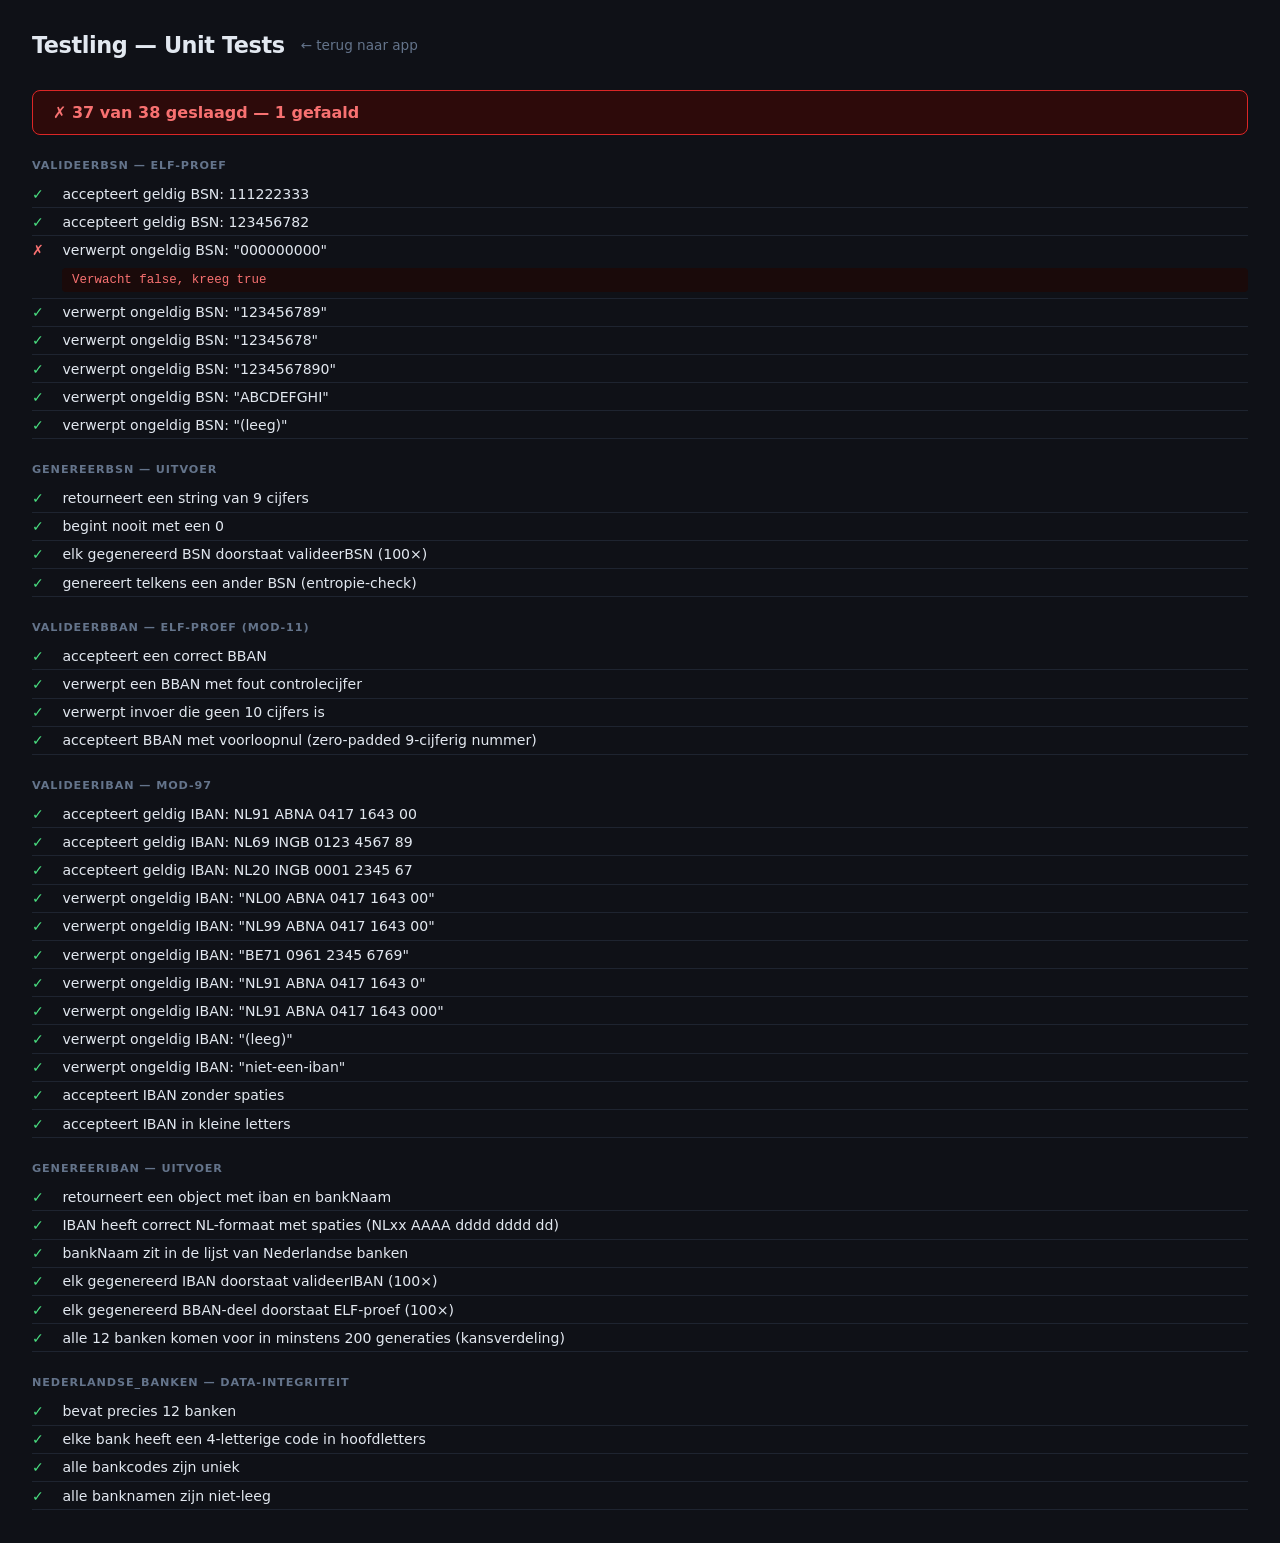
==== tests/index.html @ b658fece "test: voeg browser-native unit tests toe voor IBAN en BSN Eerste test-infrastructuur voor Testling: " ====
<!DOCTYPE html>
<html lang="nl">
<head>
  <meta charset="UTF-8">
  <meta name="viewport" content="width=device-width, initial-scale=1.0">
  <title>Testling — Unit Tests</title>
  <style>
    *, *::before, *::after { box-sizing: border-box; margin: 0; padding: 0; }

    body {
      font-family: 'Segoe UI', system-ui, sans-serif;
      background: #0f1117;
      color: #e2e8f0;
      padding: 2rem;
      min-height: 100vh;
    }

    header {
      display: flex;
      align-items: center;
      gap: 1rem;
      margin-bottom: 2rem;
    }

    header h1 {
      font-size: 1.4rem;
      font-weight: 700;
      letter-spacing: -0.02em;
    }

    header a {
      color: #64748b;
      text-decoration: none;
      font-size: 0.85rem;
    }

    header a:hover { color: #94a3b8; }

    #samenvatting {
      font-size: 1rem;
      font-weight: 600;
      padding: 0.75rem 1.25rem;
      border-radius: 8px;
      margin-bottom: 1.5rem;
      border: 1px solid transparent;
    }

    #samenvatting.ok   { background: #052e16; border-color: #16a34a; color: #4ade80; }
    #samenvatting.fout { background: #2d0a0a; border-color: #dc2626; color: #f87171; }

    #resultaten h3 {
      font-size: 0.7rem;
      font-weight: 700;
      letter-spacing: 0.08em;
      text-transform: uppercase;
      color: #64748b;
      margin: 1.5rem 0 0.5rem;
    }

    #resultaten h3:first-child { margin-top: 0; }

    .test-rij {
      display: grid;
      grid-template-columns: 1.5rem 1fr;
      gap: 0.4rem;
      align-items: baseline;
      padding: 0.35rem 0;
      border-bottom: 1px solid #1e2430;
      font-size: 0.88rem;
    }

    .test-rij.ok   .icoon { color: #4ade80; }
    .test-rij.fout .icoon { color: #f87171; }

    .foutmelding {
      grid-column: 2;
      font-size: 0.78rem;
      color: #f87171;
      font-family: 'Cascadia Code', 'Fira Code', monospace;
      background: #1a0a0a;
      padding: 0.3rem 0.6rem;
      border-radius: 4px;
      margin-top: 0.25rem;
    }

    #laad-indicator {
      color: #64748b;
      font-size: 0.88rem;
    }
  </style>
</head>
<body>
  <header>
    <h1>Testling — Unit Tests</h1>
    <a href="/">← terug naar app</a>
  </header>

  <div id="samenvatting" class="ok" style="display:none"></div>
  <p id="laad-indicator">Tests worden uitgevoerd…</p>
  <div id="resultaten"></div>

  <script type="module">
    import { toonRapport } from './runner.js';
    import './bsn.test.js';
    import './iban.test.js';

    document.getElementById('laad-indicator').style.display = 'none';
    document.getElementById('samenvatting').style.display = '';
    toonRapport();
  </script>
</body>
</html>
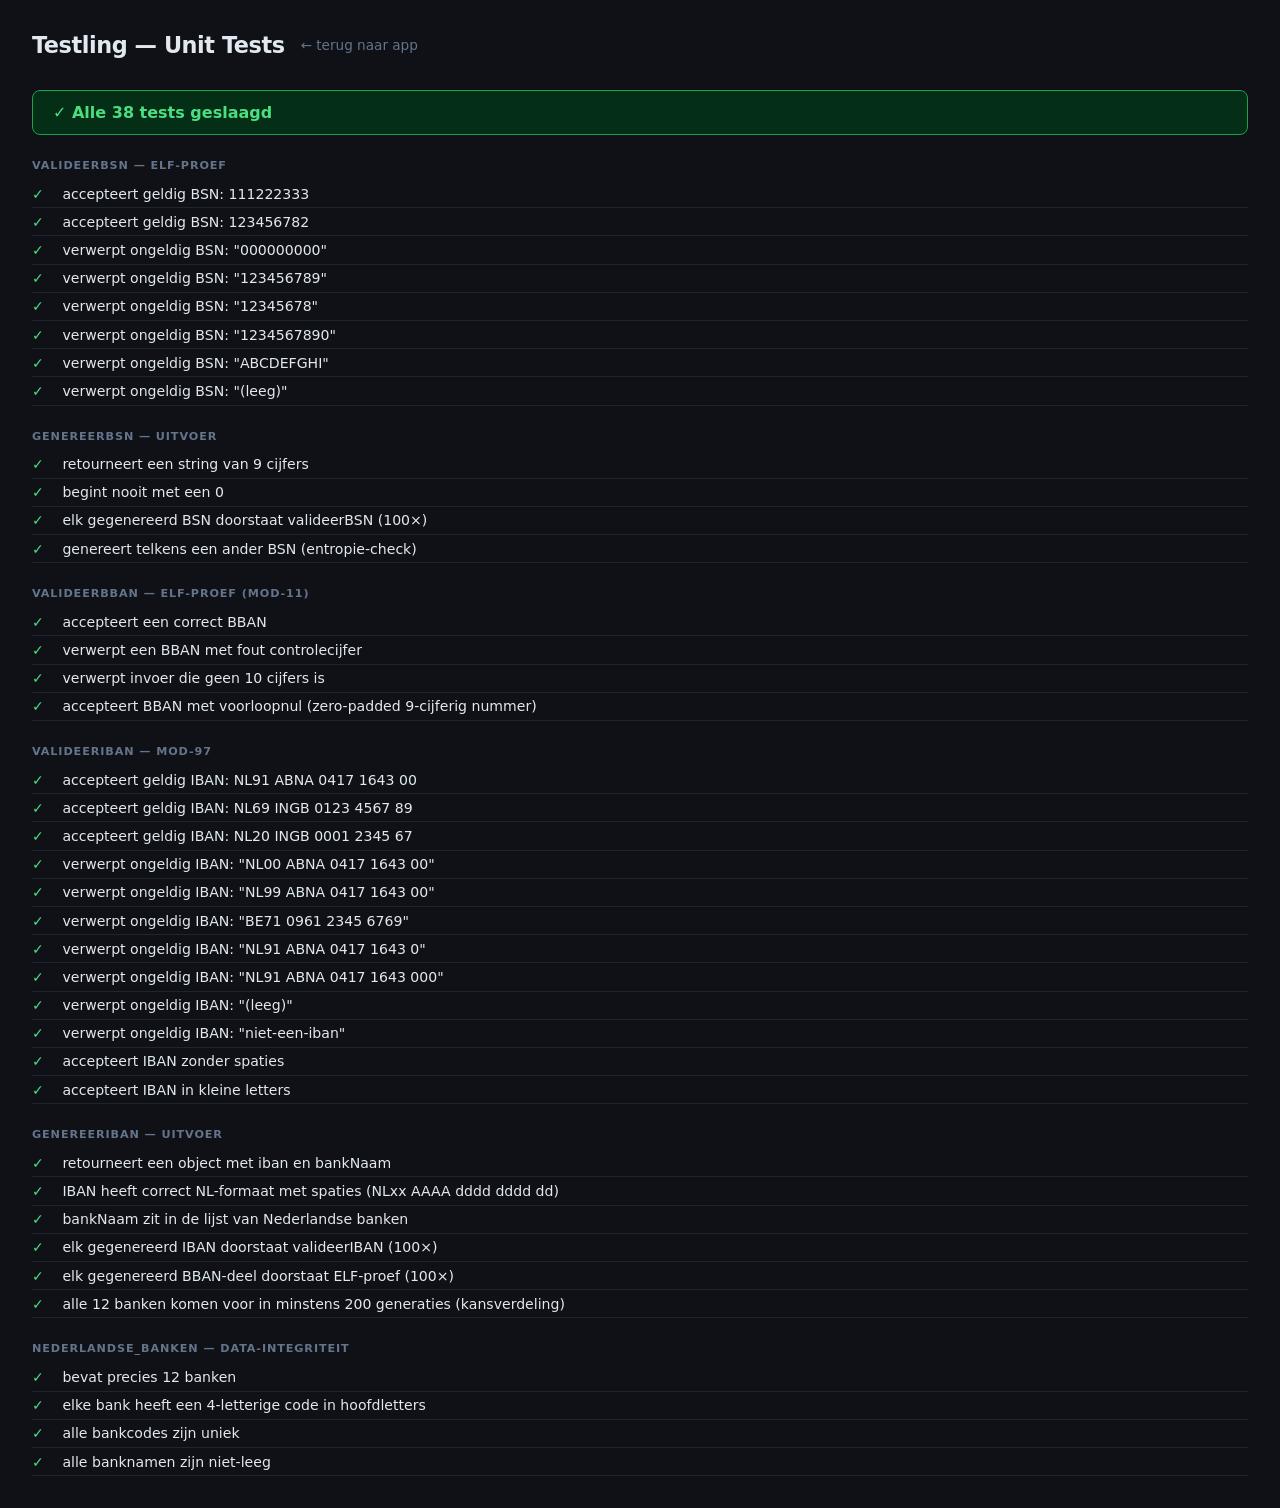
==== commit 53443a36: "fix: browser-caching afgevangen via importmap + versienummer Probleem: browser cachet ES-modules in " ====
--- a/tests/index.html
+++ b/tests/index.html
@@ -99,10 +99,24 @@
   <p id="laad-indicator">Tests worden uitgevoerd…</p>
   <div id="resultaten"></div>
 
+  <!-- Cache-busting: verhoog v= bij elke release (zelfde versie als index.html) -->
+  <script type="importmap">
+  {
+    "imports": {
+      "/tests/runner.js":                    "/tests/runner.js?v=3",
+      "/tests/bsn.test.js":                  "/tests/bsn.test.js?v=3",
+      "/tests/iban.test.js":                 "/tests/iban.test.js?v=3",
+      "/src/generators/bsn.js":             "/src/generators/bsn.js?v=3",
+      "/src/generators/iban.js":            "/src/generators/iban.js?v=3",
+      "/src/utils.js":                      "/src/utils.js?v=3"
+    }
+  }
+  </script>
+
   <script type="module">
-    import { toonRapport } from './runner.js';
-    import './bsn.test.js';
-    import './iban.test.js';
+    import { toonRapport } from './runner.js?v=3';
+    import './bsn.test.js?v=3';
+    import './iban.test.js?v=3';
 
     document.getElementById('laad-indicator').style.display = 'none';
     document.getElementById('samenvatting').style.display = '';
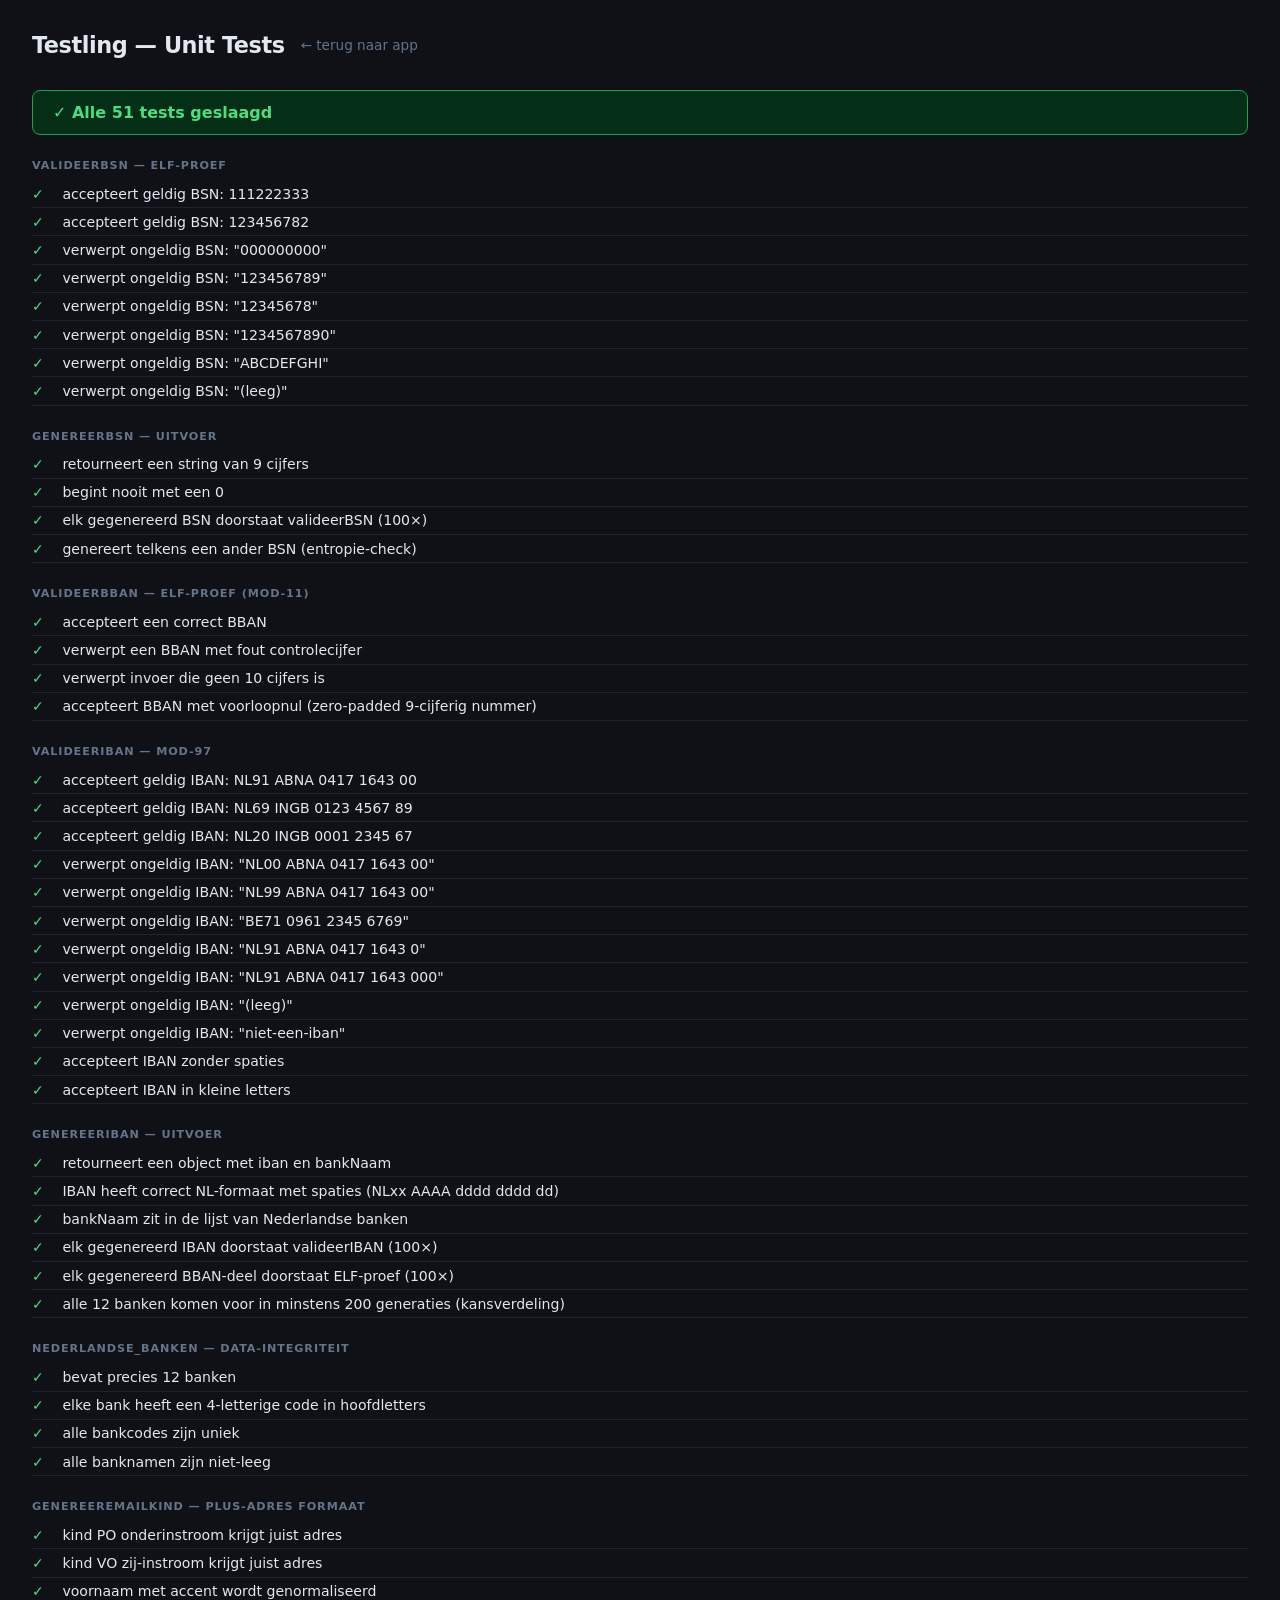
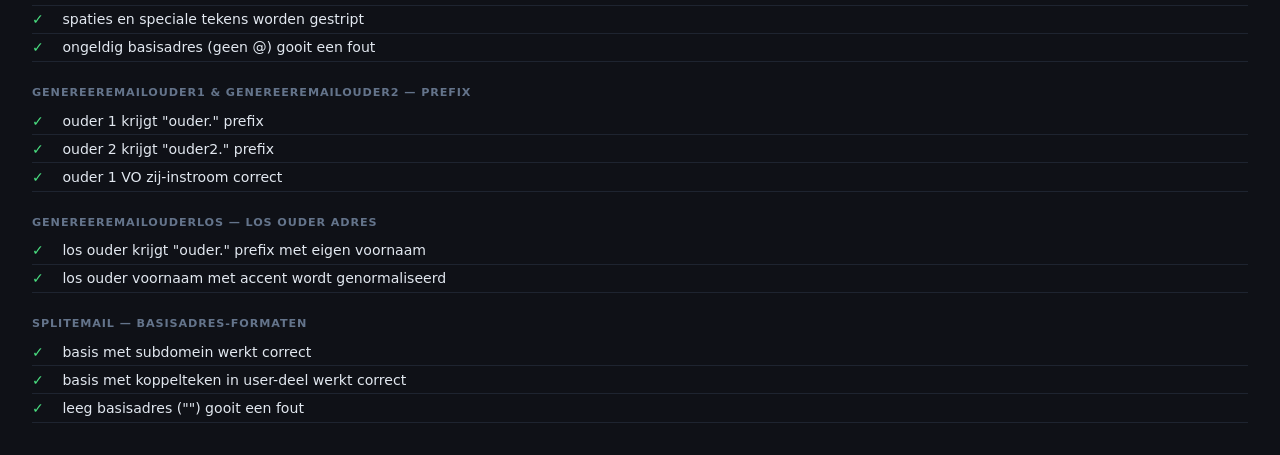
==== commit e0d12474: "test: voeg browser-native unit tests toe voor e-mail generator Voegt tests/email.test.js toe aan de " ====
--- a/tests/index.html
+++ b/tests/index.html
@@ -106,8 +106,10 @@
       "/tests/runner.js":                    "/tests/runner.js?v=3",
       "/tests/bsn.test.js":                  "/tests/bsn.test.js?v=3",
       "/tests/iban.test.js":                 "/tests/iban.test.js?v=3",
+      "/tests/email.test.js":               "/tests/email.test.js?v=3",
       "/src/generators/bsn.js":             "/src/generators/bsn.js?v=3",
       "/src/generators/iban.js":            "/src/generators/iban.js?v=3",
+      "/src/generators/email.js":           "/src/generators/email.js?v=3",
       "/src/utils.js":                      "/src/utils.js?v=3"
     }
   }
@@ -117,6 +119,7 @@
     import { toonRapport } from './runner.js?v=3';
     import './bsn.test.js?v=3';
     import './iban.test.js?v=3';
+    import './email.test.js?v=3';
 
     document.getElementById('laad-indicator').style.display = 'none';
     document.getElementById('samenvatting').style.display = '';
